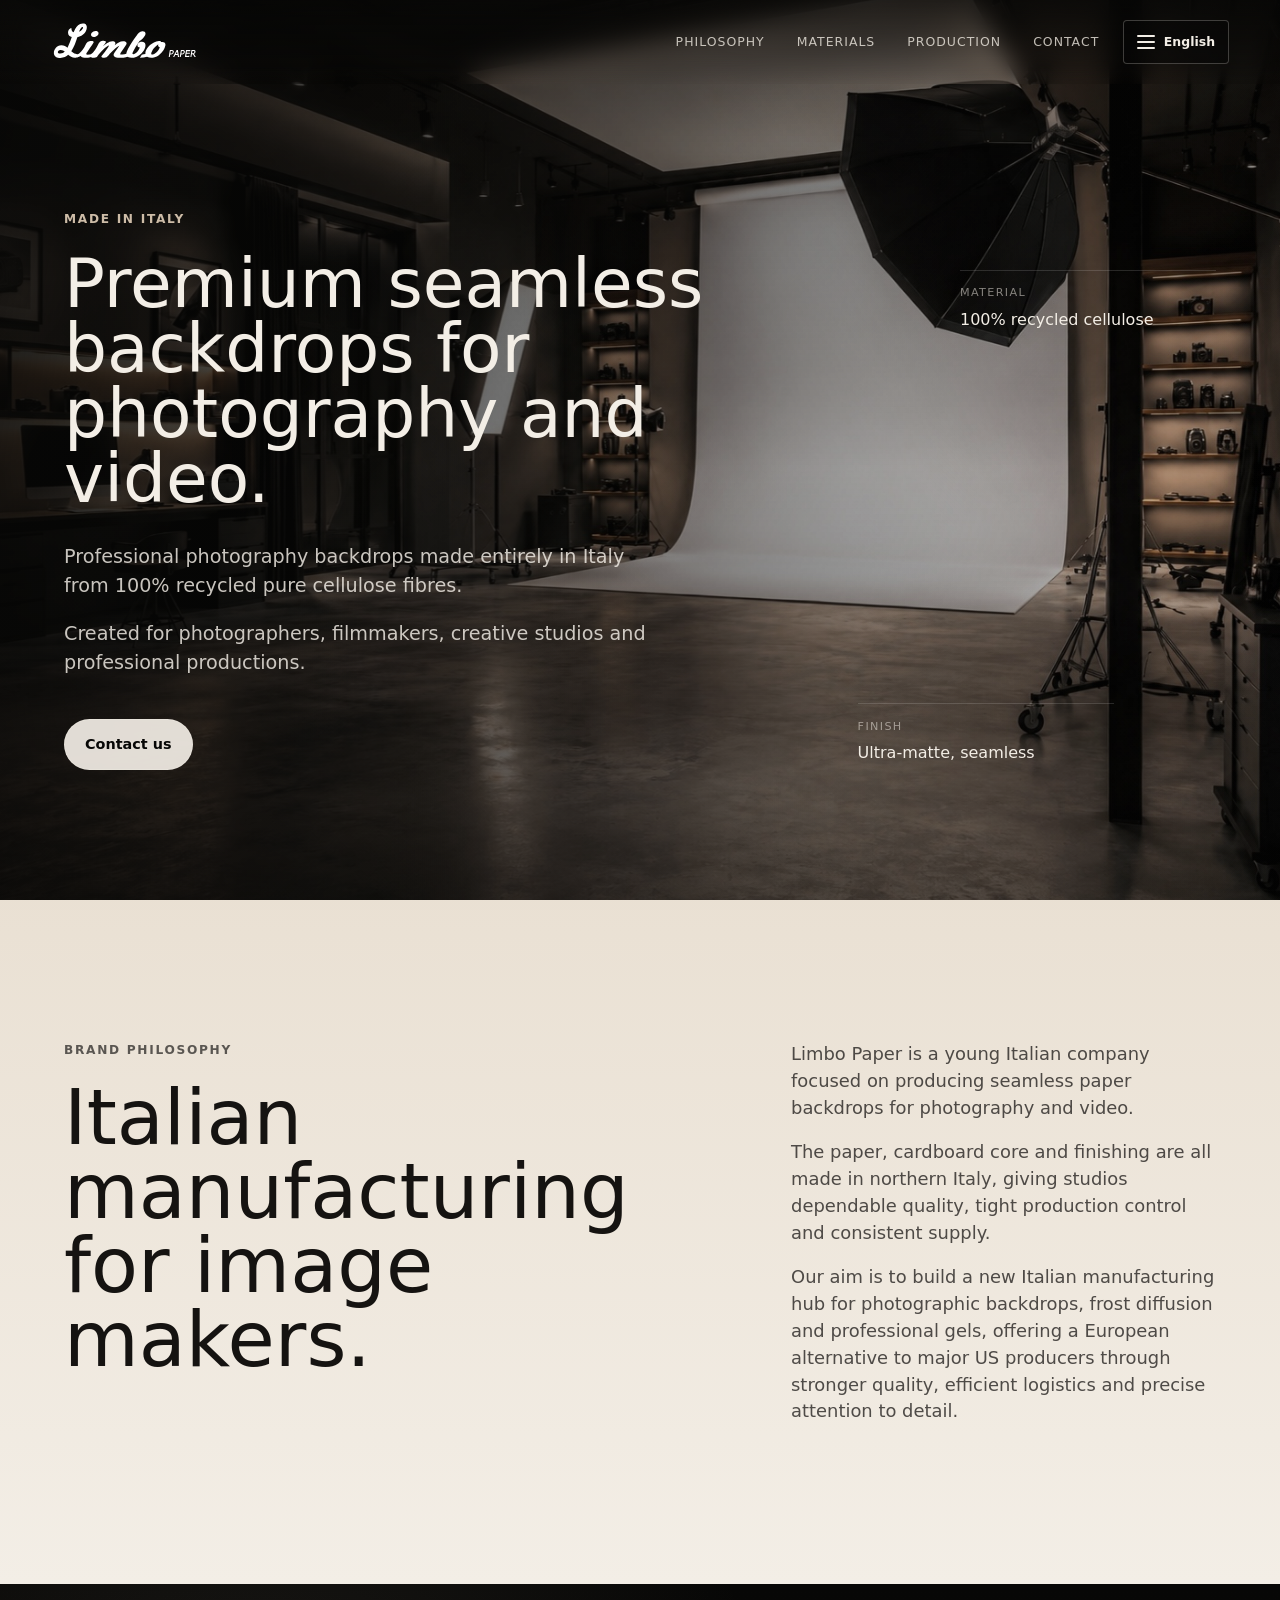
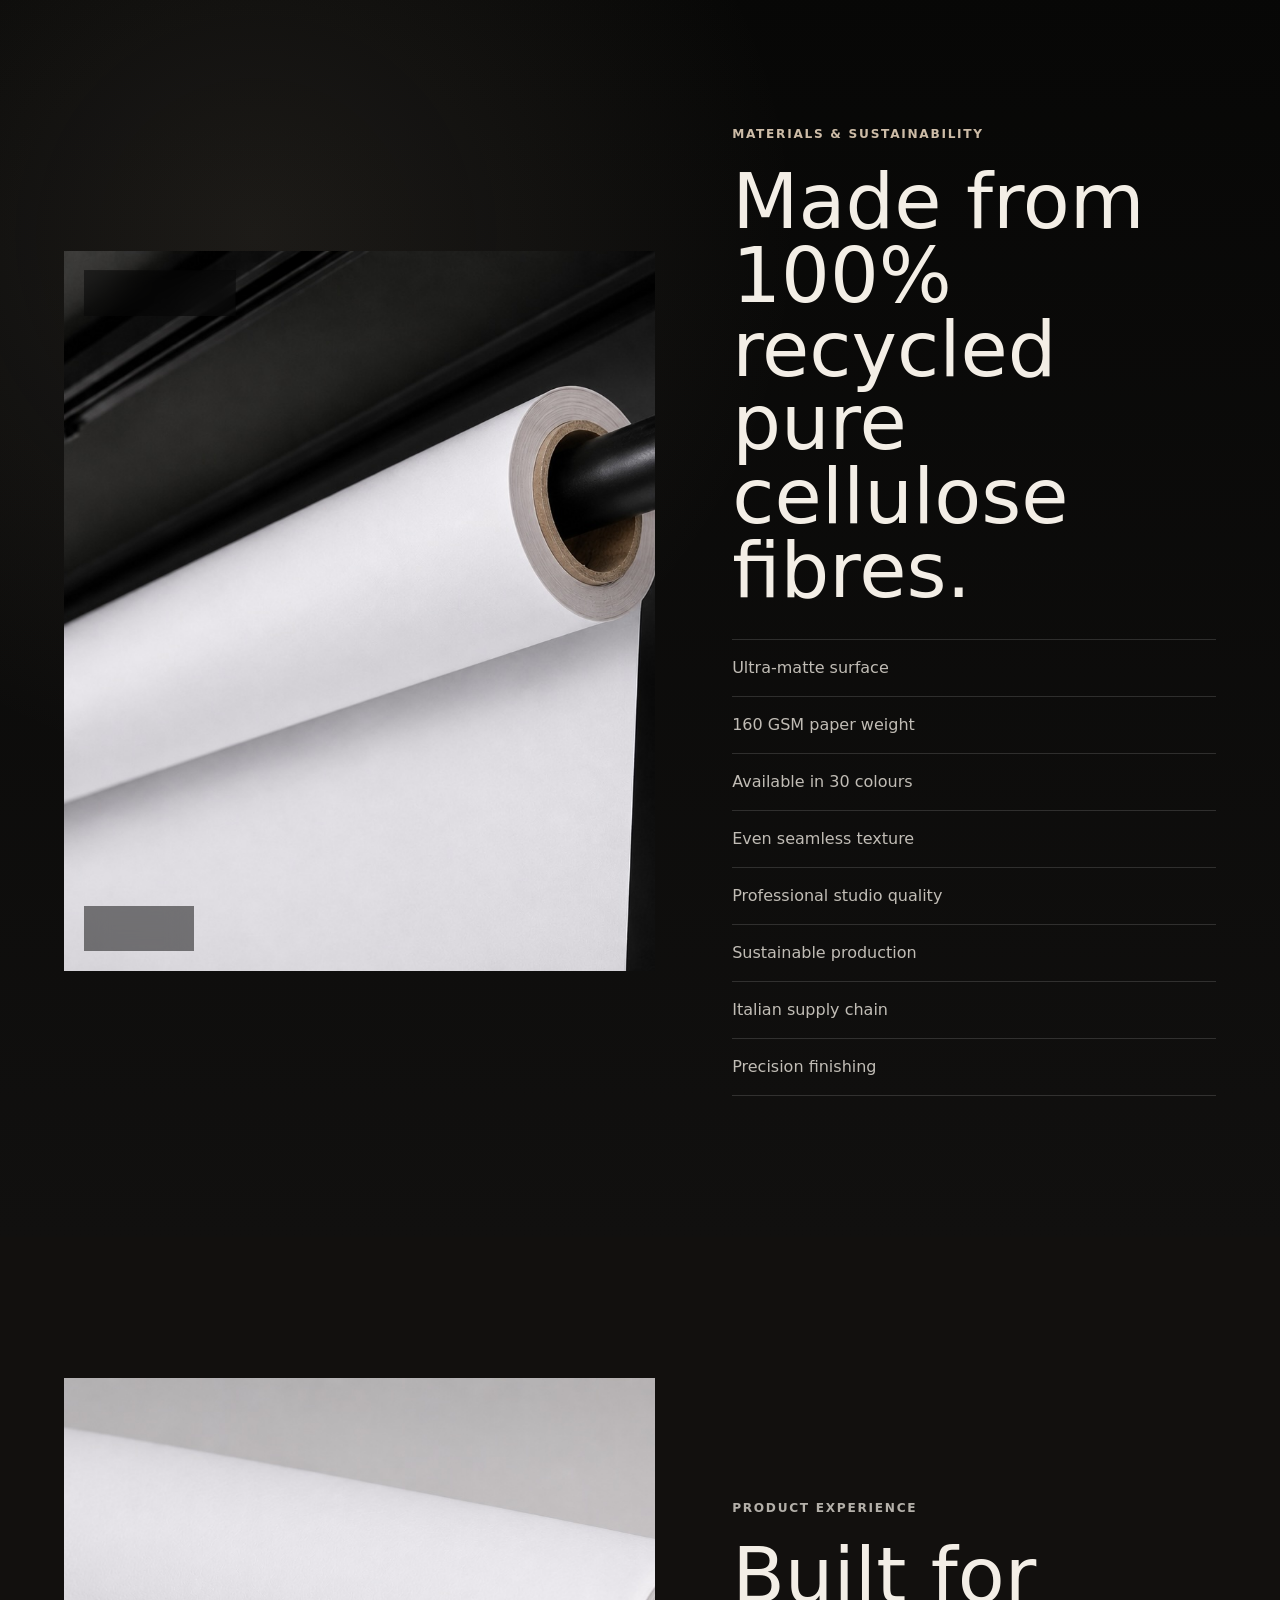
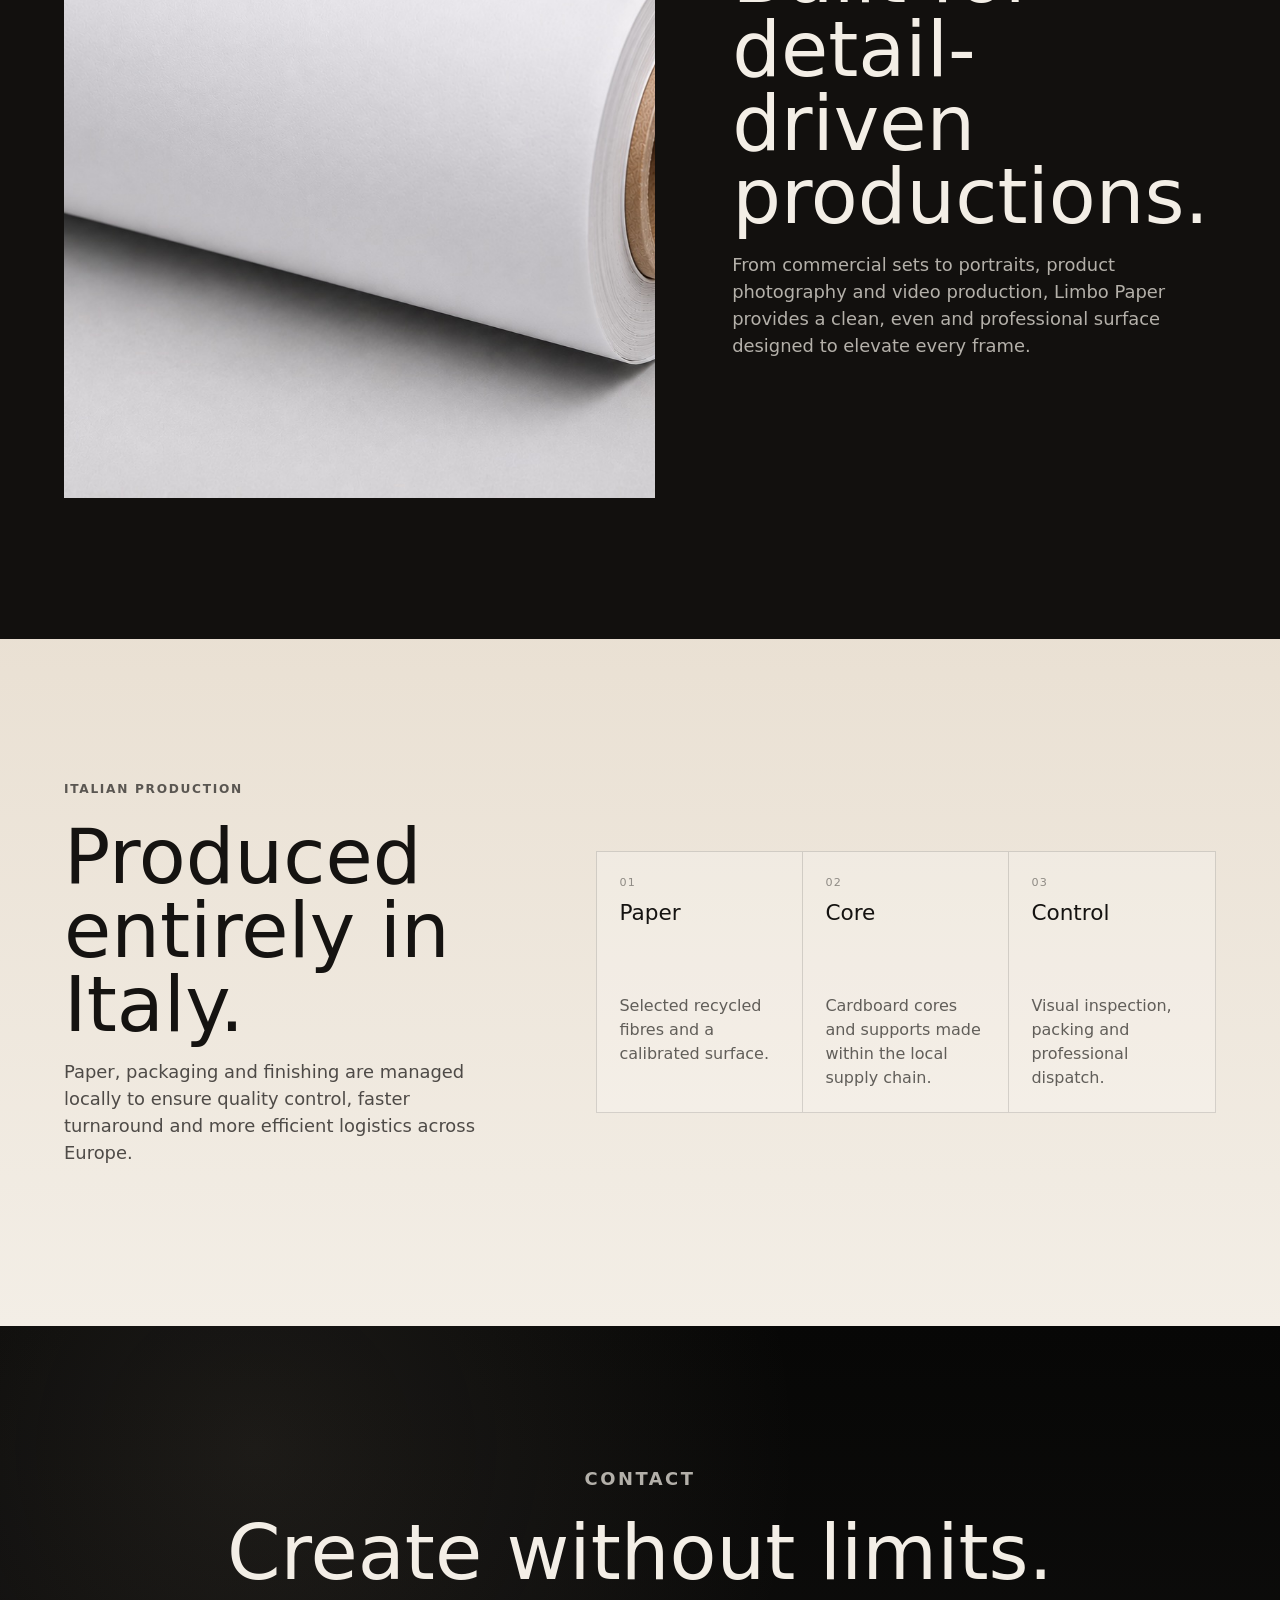
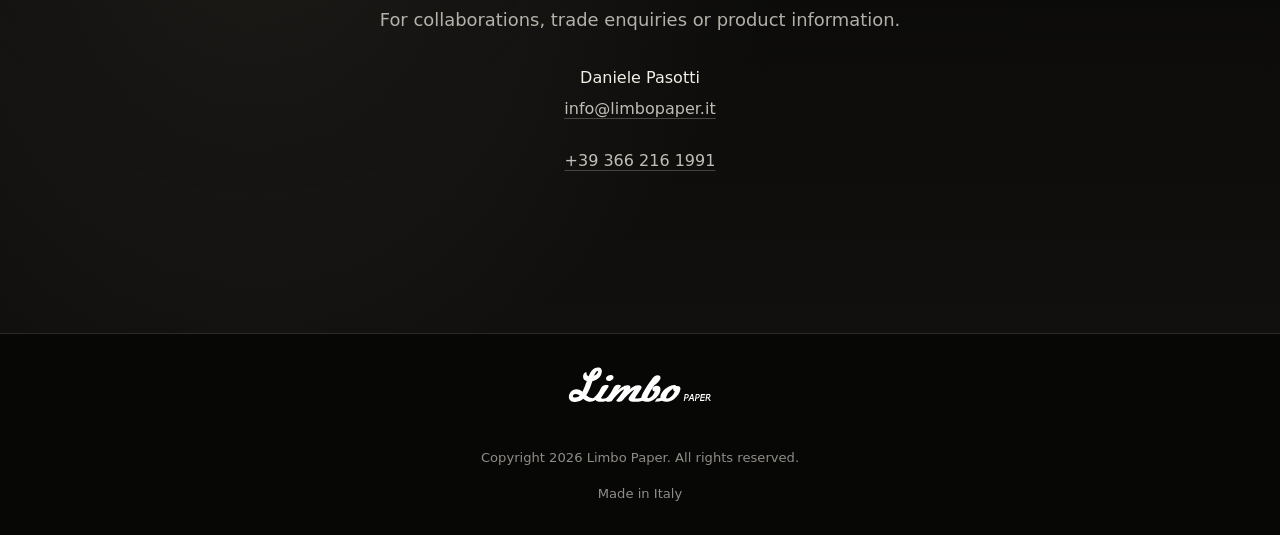
==== en/index.html @ d7e9dbe6 "Enhance multilingual support by adding hreflang links in sitemap.xml, implement language switcher fu" ====
<!doctype html>
<html lang="en">
  <head>
    <meta charset="utf-8" />
    <meta name="viewport" content="width=device-width, initial-scale=1" />
    <meta name="description" content="Limbo Paper makes premium seamless photography backdrops from recycled paper, fully manufactured in Italy." />
    <link rel="canonical" href="https://limbopaper.it/en/" />
    <link rel="alternate" hreflang="it" href="https://limbopaper.it/it/" />
    <link rel="alternate" hreflang="en" href="https://limbopaper.it/en/" />
    <link rel="alternate" hreflang="es" href="https://limbopaper.it/es/" />
    <link rel="alternate" hreflang="zh-Hans" href="https://limbopaper.it/zh/" />
    <link rel="alternate" hreflang="x-default" href="https://limbopaper.it/it/" />
    <meta property="og:site_name" content="Limbo Paper" />
    <meta property="og:type" content="website" />
    <meta property="og:url" content="https://limbopaper.it/en/" />
    <meta property="og:locale" content="en_GB" />
    <meta property="og:locale:alternate" content="it_IT" />
    <meta property="og:locale:alternate" content="es_ES" />
    <meta property="og:locale:alternate" content="zh_CN" />
    <meta property="og:title" content="Limbo Paper | Premium seamless paper backdrops" />
    <meta property="og:description" content="Professional photography backdrops made entirely in Italy from 100% recycled pure cellulose fibres." />
    <meta property="og:image" content="https://limbopaper.it/assets/social-preview.jpg" />
    <meta property="og:image:width" content="1200" />
    <meta property="og:image:height" content="630" />
    <meta property="og:image:alt" content="Photo studio with a Limbo Paper backdrop" />
    <meta name="twitter:card" content="summary_large_image" />
    <meta name="twitter:title" content="Limbo Paper | Premium seamless paper backdrops" />
    <meta name="twitter:description" content="Professional photography backdrops made entirely in Italy from 100% recycled pure cellulose fibres." />
    <meta name="twitter:image" content="https://limbopaper.it/assets/social-preview.jpg" />
    <title>Limbo Paper | Premium seamless paper backdrops</title>
    <script type="application/ld+json">{"@context":"https://schema.org","@type":"Organization","name":"Limbo Paper","url":"https://limbopaper.it/en/","logo":"https://limbopaper.it/assets/limbo-paper-logo.svg","email":"info@limbopaper.it","telephone":"+39 366 216 1991","inLanguage":"en"}</script>
    <link rel="icon" href="/assets/favicon.svg" type="image/svg+xml" />
    <link rel="preload" as="image" href="/assets/studio-hero.png" />
    <link rel="stylesheet" href="/styles.css" />
  </head>
  <body>
    <a class="skip-link" href="#main">Skip to content</a>

    <header class="site-header" aria-label="Main navigation">
      <a class="brand" href="/en/#top" aria-label="Limbo Paper home">
        <img src="/assets/limbo-paper-logo.svg" alt="Limbo Paper" />
      </a>
      <div class="nav-group">
        <nav class="nav-links" aria-label="Sections">
          <a href="#filosofia">Philosophy</a>
        <a href="#materiali">Materials</a>
        <a href="#produzione">Production</a>
        <a href="#contatti">Contact</a>
        </nav>
        <details class="language-switcher" aria-label="Choose language">
        <summary aria-label="Choose language">
          <span class="language-menu-icon" aria-hidden="true"><span></span><span></span><span></span></span>
          <span class="language-menu-current">English</span>
        </summary>
        <ul>
          <li><a href="/it/" lang="it" hreflang="it" data-language-link aria-label="Italiano">Italiano</a></li>
          <li><a href="/en/" lang="en" hreflang="en" data-language-link aria-current="true" aria-label="English (Current language)">English</a></li>
          <li><a href="/es/" lang="es" hreflang="es" data-language-link aria-label="Español">Español</a></li>
          <li><a href="/zh/" lang="zh-Hans" hreflang="zh-Hans" data-language-link aria-label="简体中文">简体中文</a></li>
        </ul>
      </details>
      </div>
    </header>

    <main id="main">
      <section class="hero" id="top" aria-labelledby="hero-title">
        <div class="hero-media" aria-hidden="true">
          <img src="/assets/studio-hero.png" alt="" />
        </div>
        <div class="hero-shade" aria-hidden="true"></div>
        <div class="hero-content reveal">
          <p class="eyebrow">Made in Italy</p>
          <h1 id="hero-title">Premium seamless backdrops for photography and video.</h1>
          <div class="hero-copy">
            <p>Professional photography backdrops made entirely in Italy from 100% recycled pure cellulose fibres.</p>
            <p>Created for photographers, filmmakers, creative studios and professional productions.</p>
          </div>
          <a class="primary-cta" href="mailto:info@limbopaper.it">Contact us</a>
        </div>

        <aside class="floating-spec spec-one reveal" aria-label="Material specifications">
          <span>Material</span>
          <strong>100% recycled cellulose</strong>
        </aside>
        <aside class="floating-spec spec-two reveal" aria-label="Surface detail">
          <span>Finish</span>
          <strong>Ultra-matte, seamless</strong>
        </aside>
      </section>

      <section class="editorial-section light-section" id="filosofia" aria-labelledby="filosofia-title">
        <div class="editorial-grid">
          <div class="editorial-heading reveal">
            <p class="section-kicker">Brand philosophy</p>
            <h2 id="filosofia-title">Italian manufacturing for image makers.</h2>
          </div>
          <div class="rich-copy reveal">
            <p>Limbo Paper is a young Italian company focused on producing seamless paper backdrops for photography and video.</p>
            <p>The paper, cardboard core and finishing are all made in northern Italy, giving studios dependable quality, tight production control and consistent supply.</p>
            <p>Our aim is to build a new Italian manufacturing hub for photographic backdrops, frost diffusion and professional gels, offering a European alternative to major US producers through stronger quality, efficient logistics and precise attention to detail.</p>
          </div>
        </div>
      </section>

      <section class="material-section dark-section" id="materiali" aria-labelledby="materiali-title">
        <div class="split-layout">
          <div class="image-stage reveal">
            <img src="/assets/paper-roll-close.jpg" alt="Close-up of a Limbo Paper roll with a matte paper surface" />
            <div class="annotation annotation-top">Ultra-matte surface</div>
            <div class="annotation annotation-bottom">Even texture</div>
          </div>
          <div class="section-copy reveal">
            <p class="eyebrow">Materials &amp; sustainability</p>
            <h2 id="materiali-title">Made from 100% recycled pure cellulose fibres.</h2>
            <ul class="feature-list">
              <li>Ultra-matte surface</li>
              <li>160 GSM paper weight</li>
              <li>Available in 30 colours</li>
              <li>Even seamless texture</li>
              <li>Professional studio quality</li>
              <li>Sustainable production</li>
              <li>Italian supply chain</li>
              <li>Precision finishing</li>
            </ul>
          </div>
        </div>
      </section>

      <section class="product-section" aria-labelledby="product-title">
        <div class="product-media reveal">
          <img src="/assets/paper-roll-edge.jpg" alt="Detail of the paper roll core and edge" />
        </div>
        <div class="product-copy reveal">
          <p class="eyebrow">Product experience</p>
          <h2 id="product-title">Built for detail-driven productions.</h2>
          <p>From commercial sets to portraits, product photography and video production, Limbo Paper provides a clean, even and professional surface designed to elevate every frame.</p>
        </div>
      </section>

      <section class="production-section light-section" id="produzione" aria-labelledby="produzione-title">
        <div class="production-copy reveal">
          <p class="eyebrow">Italian production</p>
          <h2 id="produzione-title">Produced entirely in Italy.</h2>
          <p>Paper, packaging and finishing are managed locally to ensure quality control, faster turnaround and more efficient logistics across Europe.</p>
        </div>
        <div class="process-panel reveal" aria-label="Production process">
          <div>
            <span>01</span>
            <strong>Paper</strong>
            <p>Selected recycled fibres and a calibrated surface.</p>
          </div>
          <div>
            <span>02</span>
            <strong>Core</strong>
            <p>Cardboard cores and supports made within the local supply chain.</p>
          </div>
          <div>
            <span>03</span>
            <strong>Control</strong>
            <p>Visual inspection, packing and professional dispatch.</p>
          </div>
        </div>
      </section>

      <section class="contact-section dark-section" id="contatti" aria-labelledby="contact-title">
        <div class="contact-inner reveal">
          <p class="eyebrow">Contact</p>
          <h2 id="contact-title">Create without limits.</h2>
          <p>For collaborations, trade enquiries or product information.</p>
          <address>
            <strong>Daniele Pasotti</strong>
            <a href="mailto:info@limbopaper.it">info@limbopaper.it</a>
            <a href="tel:+393662161991">+39 366 216 1991</a>
          </address>
        </div>
      </section>
    </main>

    <footer class="site-footer">
      <div class="footer-brand">
        <img src="/assets/limbo-paper-logo.svg" alt="Limbo Paper" />
        <p>Copyright 2026 Limbo Paper. All rights reserved.</p>
        <span>Made in Italy</span>
      </div>
    </footer>

    <script src="/script.js"></script>
  </body>
</html>
---- styles.css ----
:root {
  --black: #070706;
  --ink: #151311;
  --charcoal: #24211e;
  --stone: #6e675f;
  --paper: #f3eee6;
  --paper-soft: #e8ded0;
  --warm: #cdbca7;
  --line-dark: rgba(255, 255, 255, 0.14);
  --line-light: rgba(20, 18, 16, 0.14);
  --max: 1180px;
  color-scheme: dark;
  font-family:
    Inter, ui-sans-serif, system-ui, -apple-system, BlinkMacSystemFont, "Segoe UI",
    sans-serif;
}

* {
  box-sizing: border-box;
}

html {
  scroll-behavior: smooth;
  background: var(--black);
}

body {
  margin: 0;
  min-width: 320px;
  color: var(--paper);
  background:
    radial-gradient(circle at 80% 0%, rgba(205, 188, 167, 0.14), transparent 32rem),
    var(--black);
  font-size: 16px;
  line-height: 1.5;
  letter-spacing: 0;
}

html:lang(zh-Hans) body {
  font-family:
    Inter, "Noto Sans SC", "PingFang SC", "Microsoft YaHei", ui-sans-serif,
    system-ui, sans-serif;
}

html:lang(zh-Hans) h1,
html:lang(zh-Hans) h2 {
  line-height: 1.08;
}

img {
  display: block;
  max-width: 100%;
}

a {
  color: inherit;
  text-decoration: none;
}

a:focus-visible,
button:focus-visible {
  outline: 2px solid var(--paper);
  outline-offset: 4px;
}

.skip-link {
  position: fixed;
  left: 1rem;
  top: 1rem;
  z-index: 50;
  transform: translateY(-160%);
  border: 1px solid var(--line-dark);
  border-radius: 999px;
  background: var(--paper);
  color: var(--black);
  padding: 0.7rem 1rem;
  transition: transform 180ms ease;
}

.skip-link:focus {
  transform: translateY(0);
}

.site-header {
  position: fixed;
  inset: 0 0 auto;
  z-index: 20;
  display: flex;
  align-items: center;
  justify-content: space-between;
  gap: 2rem;
  padding: 1.25rem clamp(1.25rem, 4vw, 4rem);
  background: linear-gradient(180deg, rgba(7, 7, 6, 0.72), rgba(7, 7, 6, 0));
  backdrop-filter: blur(12px);
}

.brand {
  display: inline-flex;
  align-items: center;
  min-height: 44px;
}

.brand img,
.site-footer img {
  width: 148px;
  filter: invert(1);
}

.nav-links {
  display: flex;
  align-items: center;
  gap: clamp(1rem, 2.5vw, 2rem);
  color: rgba(243, 238, 230, 0.78);
  font-size: 0.78rem;
  letter-spacing: 0.08em;
  text-transform: uppercase;
}

.nav-group {
  display: flex;
  align-items: center;
  gap: clamp(1rem, 2vw, 1.5rem);
}

.nav-links a {
  min-height: 44px;
  display: inline-flex;
  align-items: center;
  transition: color 180ms ease;
}

.nav-links a:hover {
  color: var(--paper);
}

.language-switcher {
  display: inline-block;
  position: relative;
}

.language-switcher summary {
  display: inline-flex;
  align-items: center;
  justify-content: center;
  gap: 0.55rem;
  min-height: 44px;
  border: 1px solid rgba(243, 238, 230, 0.24);
  border-radius: 0.25rem;
  background: rgba(7, 7, 6, 0.5);
  color: var(--paper);
  padding: 0.55rem 0.8rem;
  cursor: pointer;
  list-style: none;
  transition:
    background 180ms ease,
    border-color 180ms ease;
}

.language-switcher summary::-webkit-details-marker {
  display: none;
}

.language-switcher summary:hover {
  background: rgba(7, 7, 6, 0.72);
  border-color: rgba(243, 238, 230, 0.42);
}

.language-switcher summary:focus-visible {
  outline: 2px solid var(--paper);
  outline-offset: 4px;
}

.language-menu-icon {
  display: inline-flex;
  width: 18px;
  flex-direction: column;
  gap: 4px;
}

.language-menu-icon span {
  display: block;
  height: 2px;
  border-radius: 999px;
  background: currentColor;
}

.language-menu-current {
  font-size: 0.78rem;
  font-weight: 700;
  line-height: 1;
}

.language-switcher ul {
  position: absolute;
  top: calc(100% + 0.5rem);
  right: 0;
  z-index: 30;
  width: 100%;
  min-width: 100%;
  display: grid;
  align-items: stretch;
  gap: 0.25rem;
  margin: 0;
  padding: 0.2rem;
  border: 1px solid rgba(243, 238, 230, 0.2);
  border-radius: 0.25rem;
  background: rgba(7, 7, 6, 0.9);
  box-shadow: 0 18px 42px rgba(0, 0, 0, 0.28);
  overflow: hidden;
  list-style: none;
}

.language-switcher:not([open]) ul {
  display: none;
}

.language-switcher a {
  box-sizing: border-box;
  display: inline-flex;
  align-items: center;
  justify-content: flex-start;
  width: 100%;
  min-width: 0;
  min-height: 44px;
  border-radius: 0.25rem;
  padding: 0.72rem 0.8rem;
  color: rgba(243, 238, 230, 0.72);
  font-size: 0.78rem;
  font-weight: 600;
  line-height: 1;
  white-space: nowrap;
  transition:
    background 180ms ease,
    color 180ms ease;
}

.language-switcher a:hover {
  color: var(--paper);
}

.language-switcher a[aria-current="true"] {
  background: rgba(243, 238, 230, 0.92);
  color: var(--black);
}

.hero {
  position: relative;
  min-height: 100svh;
  display: grid;
  align-items: center;
  overflow: hidden;
  padding: 7rem clamp(1.25rem, 5vw, 5rem) 3rem;
}

.hero-media,
.hero-media img,
.hero-shade {
  position: absolute;
  inset: 0;
}

.hero-media img {
  width: 100%;
  height: 100%;
  object-fit: cover;
  object-position: center;
  transform: scale(1.22);
  animation: studioReveal 34s cubic-bezier(0.16, 1, 0.3, 1) forwards;
  will-change: transform;
}

@keyframes studioReveal {
  from {
    transform: scale(1.22);
  }

  to {
    transform: scale(1.04);
  }
}

.hero-shade {
  background:
    linear-gradient(90deg, rgba(7, 7, 6, 0.88), rgba(7, 7, 6, 0.48) 42%, rgba(7, 7, 6, 0.1)),
    linear-gradient(0deg, rgba(7, 7, 6, 0.38), rgba(7, 7, 6, 0.1) 48%, rgba(7, 7, 6, 0.42));
}

.hero-content {
  position: relative;
  z-index: 2;
  width: min(720px, 100%);
  padding-top: 1rem;
}

.hero-content.reveal {
  transform: translateY(28px);
  transition:
    opacity 1400ms cubic-bezier(0.16, 1, 0.3, 1),
    transform 1400ms cubic-bezier(0.16, 1, 0.3, 1);
}

.eyebrow,
.section-kicker {
  margin: 0 0 1.4rem;
  color: var(--warm);
  font-size: 0.76rem;
  font-weight: 600;
  letter-spacing: 0.14em;
  text-transform: uppercase;
}

.light-section .eyebrow,
.light-section .section-kicker {
  color: rgba(21, 19, 17, 0.68);
}

h1,
h2 {
  margin: 0;
  font-weight: 500;
  line-height: 0.96;
  letter-spacing: 0;
}

h1 {
  max-width: 720px;
  font-size: clamp(3.1rem, 5.3vw, 5.8rem);
}

h2 {
  font-size: clamp(2.8rem, 6vw, 6.7rem);
}

.hero-copy {
  max-width: 610px;
  margin-top: 2rem;
  color: rgba(243, 238, 230, 0.82);
  font-size: clamp(1.06rem, 1.5vw, 1.26rem);
}

.primary-cta {
  display: inline-flex;
  align-items: center;
  justify-content: center;
  min-height: 48px;
  margin-top: 1.4rem;
  border: 1px solid rgba(243, 238, 230, 0.32);
  border-radius: 999px;
  padding: 0.85rem 1.25rem;
  background: rgba(243, 238, 230, 0.92);
  color: var(--black);
  font-size: 0.9rem;
  font-weight: 600;
  transition:
    background 180ms ease,
    transform 180ms ease,
    border-color 180ms ease;
}

.primary-cta:hover {
  background: white;
  border-color: white;
  transform: translateY(-1px);
}

.floating-spec {
  position: absolute;
  z-index: 3;
  width: min(16rem, calc(100vw - 2.5rem));
  border-top: 1px solid var(--line-dark);
  padding-top: 0.9rem;
  color: rgba(243, 238, 230, 0.76);
  font-size: 0.8rem;
}

.floating-spec span,
.process-panel span {
  display: block;
  margin-bottom: 0.35rem;
  color: rgba(243, 238, 230, 0.52);
  font-size: 0.7rem;
  letter-spacing: 0.12em;
  text-transform: uppercase;
}

.floating-spec strong {
  display: block;
  color: var(--paper);
  font-size: 1rem;
  font-weight: 500;
}

.spec-one {
  right: clamp(1.25rem, 5vw, 6rem);
  top: 30%;
}

.spec-two {
  right: clamp(1.25rem, 13vw, 14rem);
  bottom: 15%;
}

@media (max-width: 1050px) {
  .floating-spec {
    display: none;
  }
}

section {
  position: relative;
}

.light-section {
  color: var(--ink);
  background:
    linear-gradient(180deg, rgba(232, 222, 208, 0.86), var(--paper)),
    var(--paper);
}

.dark-section {
  color: var(--paper);
  background:
    radial-gradient(circle at 20% 20%, rgba(205, 188, 167, 0.1), transparent 34rem),
    linear-gradient(180deg, var(--black), #11100f);
}

.editorial-section,
.material-section,
.production-section,
.contact-section {
  padding: clamp(5rem, 11vw, 10rem) clamp(1.25rem, 5vw, 5rem);
}

.editorial-grid,
.split-layout {
  width: min(var(--max), 100%);
  margin: 0 auto;
}

.editorial-grid {
  display: grid;
  grid-template-columns: minmax(0, 1.2fr) minmax(280px, 0.8fr);
  gap: clamp(2.5rem, 7vw, 7rem);
  align-items: start;
}

.editorial-heading {
  display: grid;
  gap: 0;
}

.rich-copy,
.product-copy p,
.production-copy p,
.contact-inner p {
  color: rgba(21, 19, 17, 0.74);
  font-size: clamp(1.05rem, 1.4vw, 1.25rem);
}

.rich-copy p {
  margin: 0 0 1.1rem;
}

.editorial-heading .section-kicker,
.section-copy > .eyebrow,
.product-copy > .eyebrow,
.production-copy > .eyebrow {
  margin: 0 0 1.4rem;
  font-size: 0.76rem;
  font-weight: 600;
  letter-spacing: 0.14em;
  line-height: 1.5;
  text-transform: uppercase;
}

.split-layout {
  display: grid;
  grid-template-columns: minmax(0, 1.08fr) minmax(300px, 0.92fr);
  gap: clamp(2.5rem, 7vw, 6rem);
  align-items: center;
}

@media (min-width: 901px) {
  .material-section .split-layout {
    width: 100%;
    grid-template-columns: minmax(0, 1.1fr) minmax(300px, 0.9fr);
    gap: clamp(2rem, 6vw, 6rem);
  }
}

.image-stage,
.product-media {
  position: relative;
  overflow: hidden;
  min-height: 34rem;
  background: var(--charcoal);
}

.image-stage img,
.product-media img {
  width: 100%;
  height: 100%;
  min-height: inherit;
  object-fit: cover;
}

.annotation {
  position: absolute;
  left: 1.25rem;
  border: 1px solid var(--line-dark);
  background: rgba(7, 7, 6, 0.5);
  color: rgba(243, 238, 230, 0.88);
  padding: 0.75rem 0.85rem;
  font-size: 0.78rem;
  backdrop-filter: blur(12px);
}

.annotation-top {
  top: 1.25rem;
}

.annotation-bottom {
  bottom: 1.25rem;
}

.section-copy h2,
.product-copy h2,
.production-copy h2,
.contact-inner h2 {
  max-width: 9ch;
}

.section-copy h2 {
  margin-bottom: 2rem;
}

.feature-list {
  display: grid;
  gap: 0;
  margin: 0;
  padding: 0;
  list-style: none;
  border-top: 1px solid var(--line-dark);
}

.feature-list li {
  border-bottom: 1px solid var(--line-dark);
  padding: 1rem 0;
  color: rgba(243, 238, 230, 0.78);
}

.product-section {
  display: grid;
  grid-template-columns: minmax(0, 1.1fr) minmax(300px, 0.9fr);
  gap: clamp(2rem, 6vw, 6rem);
  align-items: center;
  padding: clamp(5rem, 11vw, 9rem) clamp(1.25rem, 5vw, 5rem);
  background: #12100e;
}

.image-stage,
.product-media {
  min-height: min(58vw, 45rem);
}

.product-copy {
  max-width: 560px;
}

.product-copy p {
  color: rgba(243, 238, 230, 0.72);
}

.production-section {
  display: grid;
  grid-template-columns: minmax(0, 500px) minmax(320px, 620px);
  gap: clamp(2.5rem, 7vw, 6rem);
  align-items: center;
  justify-content: center;
  width: 100%;
  margin: 0;
}

.process-panel {
  display: grid;
  grid-template-columns: repeat(3, 1fr);
  border: 1px solid var(--line-light);
  background: rgba(255, 255, 255, 0.22);
}

.process-panel div {
  min-height: 15rem;
  padding: 1.4rem;
  border-right: 1px solid var(--line-light);
}

.process-panel div:last-child {
  border-right: 0;
}

.process-panel span {
  color: rgba(21, 19, 17, 0.44);
}

.process-panel strong {
  display: block;
  margin-bottom: 4rem;
  font-size: 1.35rem;
  font-weight: 500;
}

.process-panel p {
  margin: 0;
  color: rgba(21, 19, 17, 0.66);
}

.contact-section {
  text-align: center;
}

.contact-inner {
  width: min(860px, 100%);
  margin: 0 auto;
}

.contact-inner h2 {
  max-width: none;
}

.contact-inner p {
  color: rgba(243, 238, 230, 0.72);
}

address {
  display: grid;
  gap: 0.45rem;
  margin-top: 2rem;
  font-style: normal;
}

address strong {
  font-weight: 500;
}

address a {
  min-height: 44px;
  color: rgba(243, 238, 230, 0.78);
  text-decoration: underline;
  text-decoration-color: rgba(243, 238, 230, 0.24);
  text-underline-offset: 0.28em;
}

.site-footer {
  display: grid;
  justify-items: center;
  padding: 2rem clamp(1.25rem, 5vw, 5rem);
  border-top: 1px solid var(--line-dark);
  background: var(--black);
  color: rgba(243, 238, 230, 0.58);
  font-size: 0.82rem;
  text-align: center;
}

.footer-brand {
  display: grid;
  gap: 1rem;
  justify-items: center;
  width: fit-content;
}

.footer-brand p {
  margin: 1.6rem 0 0;
}

.reveal {
  opacity: 0;
  transform: translateY(18px);
  transition:
    opacity 820ms cubic-bezier(0.16, 1, 0.3, 1),
    transform 820ms cubic-bezier(0.16, 1, 0.3, 1);
}

.reveal.is-visible {
  opacity: 1;
  transform: translateY(0);
}

@media (max-width: 900px) {
  .site-header {
    align-items: flex-start;
    gap: 1rem;
    flex-wrap: wrap;
  }

  .nav-links {
    display: none;
  }

  .nav-group {
    justify-content: flex-end;
    min-width: 0;
  }

  .hero {
    min-height: 100svh;
    padding-bottom: 4rem;
  }

  .hero-shade {
    background:
      linear-gradient(180deg, rgba(7, 7, 6, 0.62), rgba(7, 7, 6, 0.78)),
      linear-gradient(90deg, rgba(7, 7, 6, 0.72), rgba(7, 7, 6, 0.22));
  }

  h1 {
    max-width: 700px;
    font-size: clamp(3.4rem, 7.2vw, 5.1rem);
  }

  .editorial-grid,
  .split-layout,
  .product-section,
  .production-section {
    grid-template-columns: 1fr;
  }

  .product-section {
    padding-top: 0;
  }

  .product-media {
    margin-inline: calc(clamp(1.25rem, 5vw, 5rem) * -1);
  }

  .process-panel {
    grid-template-columns: 1fr;
  }

  .process-panel div {
    min-height: auto;
    border-right: 0;
    border-bottom: 1px solid var(--line-light);
  }

  .process-panel div:last-child {
    border-bottom: 0;
  }

  .process-panel strong {
    margin-bottom: 1.5rem;
  }

}

@media (max-width: 700px) {
  .reveal {
    opacity: 1;
    transform: none;
    transition: none;
  }

  .hero-content.reveal {
    transform: none;
    transition: none;
  }

}

@media (max-width: 560px) {
  .brand img,
  .site-footer img {
    width: 126px;
  }

  .site-header {
    padding-inline: 1rem;
  }

  .hero {
    padding-top: 6rem;
    padding-bottom: 2rem;
    align-items: center;
  }

  .site-header + main .hero {
    padding-top: 9rem;
  }

  h1 {
    max-width: 9ch;
    font-size: clamp(2.85rem, 14vw, 3.85rem);
    line-height: 0.98;
  }

  h2 {
    font-size: clamp(2.45rem, 13vw, 4rem);
  }

  .hero-copy {
    font-size: 1rem;
    margin-top: 1.3rem;
  }

  .primary-cta {
    margin-top: 0.9rem;
  }

  .image-stage,
  .product-media {
    min-height: 26rem;
  }
}

@media (prefers-reduced-motion: reduce) {
  *,
  *::before,
  *::after {
    scroll-behavior: auto !important;
    transition-duration: 0.01ms !important;
    animation-duration: 0.01ms !important;
    animation-iteration-count: 1 !important;
  }

  .hero-media img {
    animation: none !important;
    transform: scale(1.04) !important;
  }

  .reveal {
    opacity: 1;
    transform: none;
  }

  .hero-content.reveal {
    transform: none;
  }
}
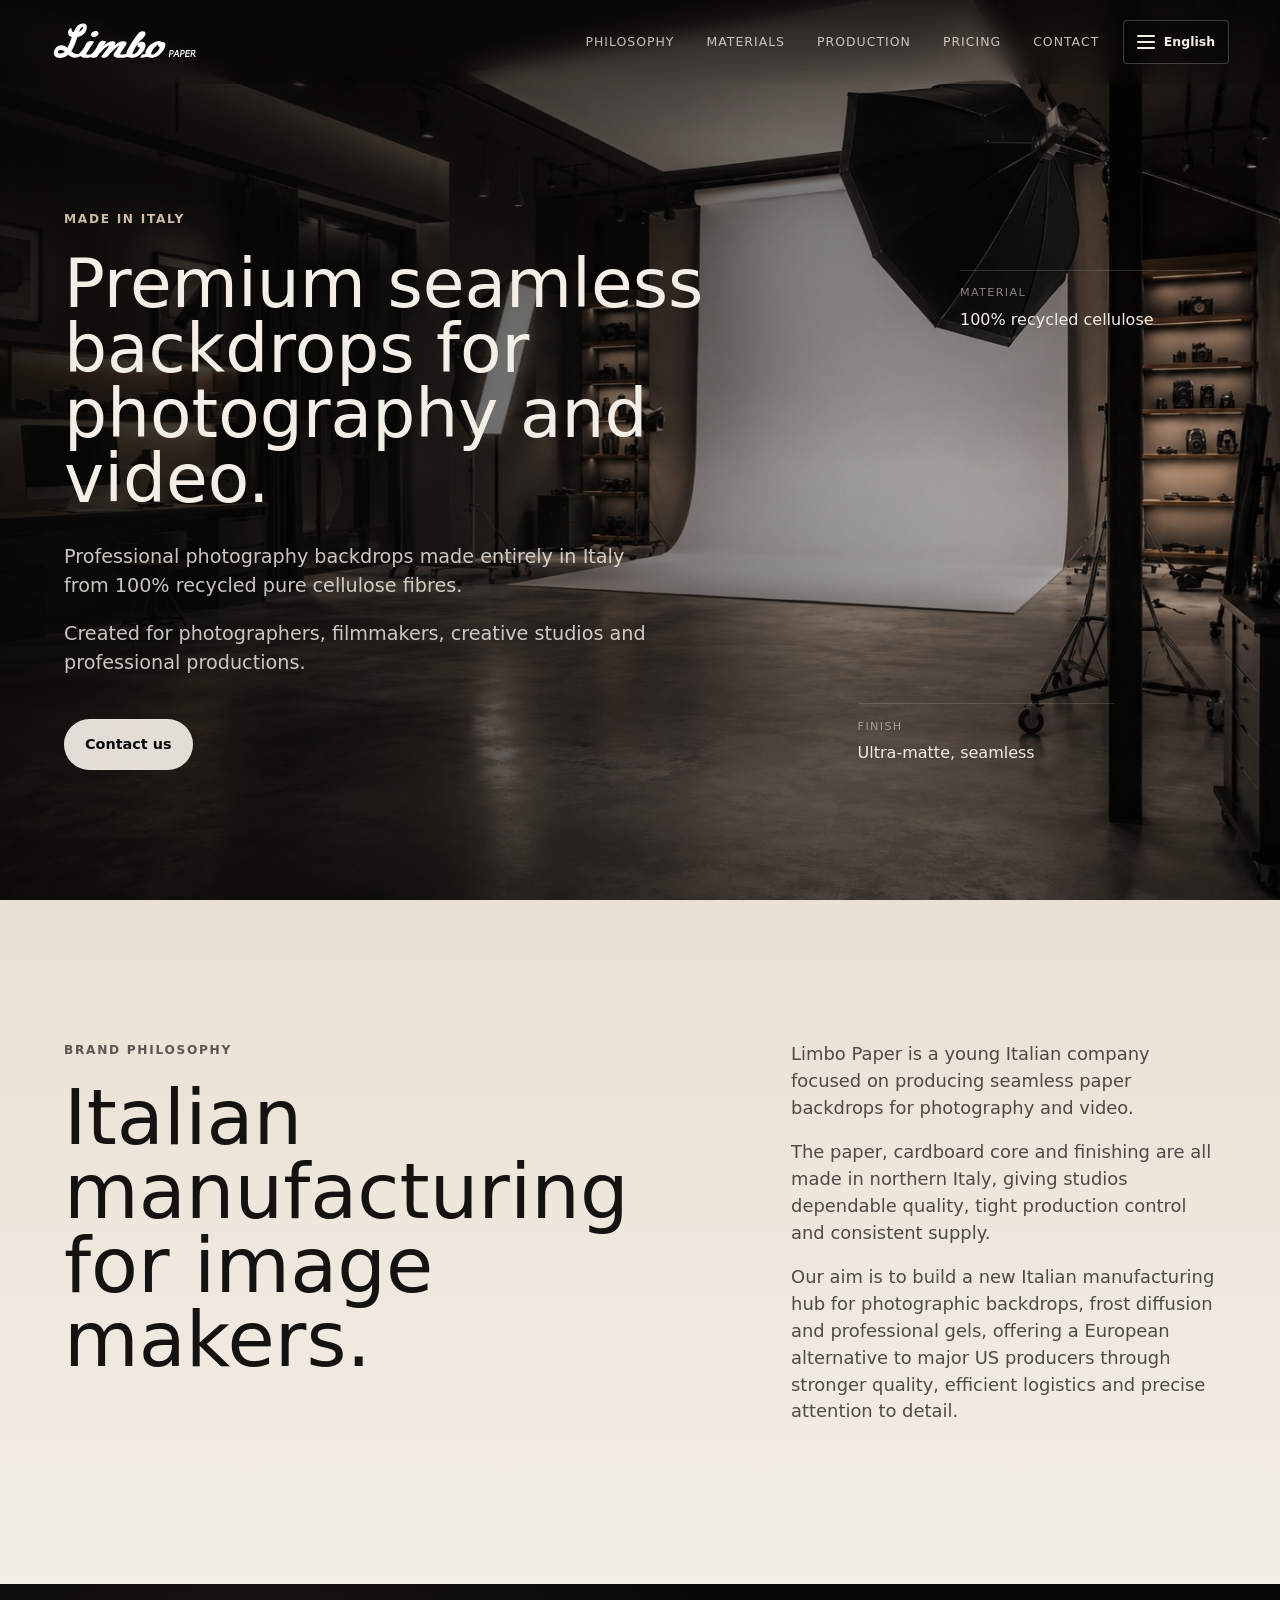
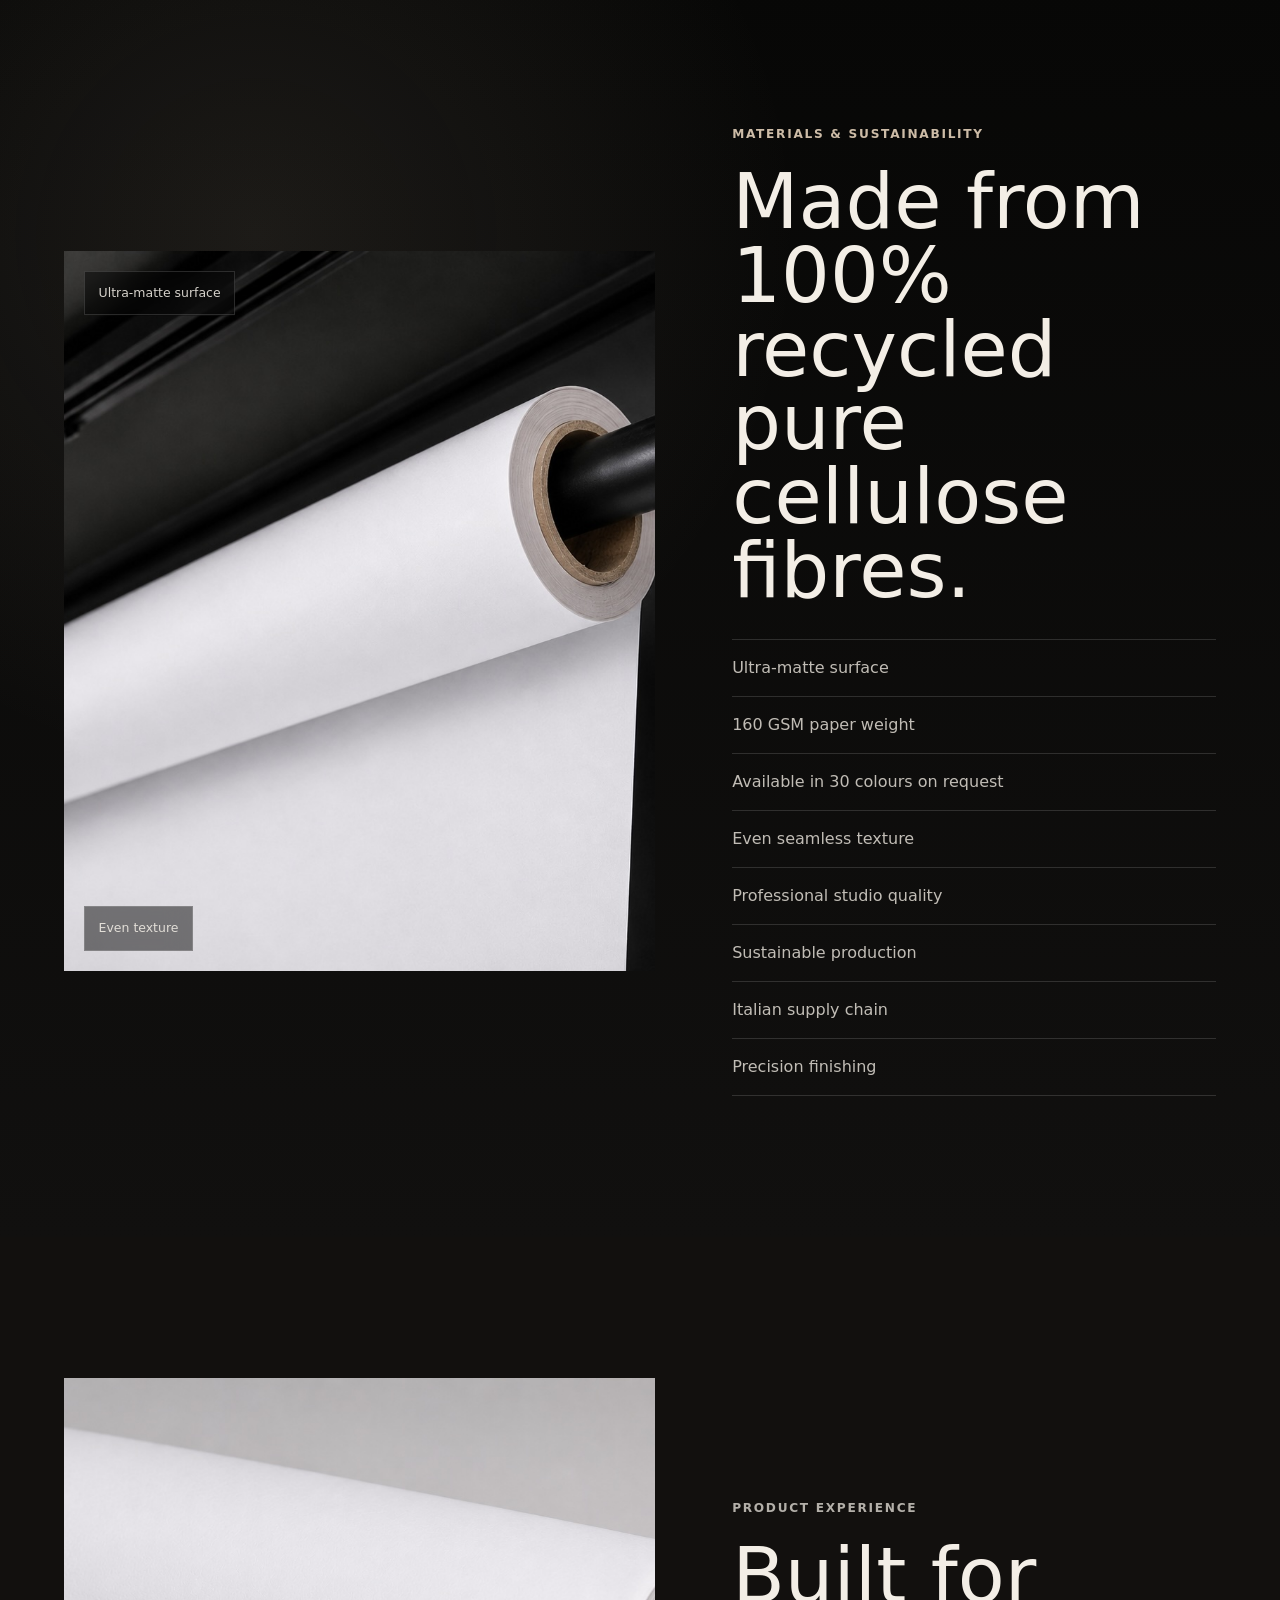
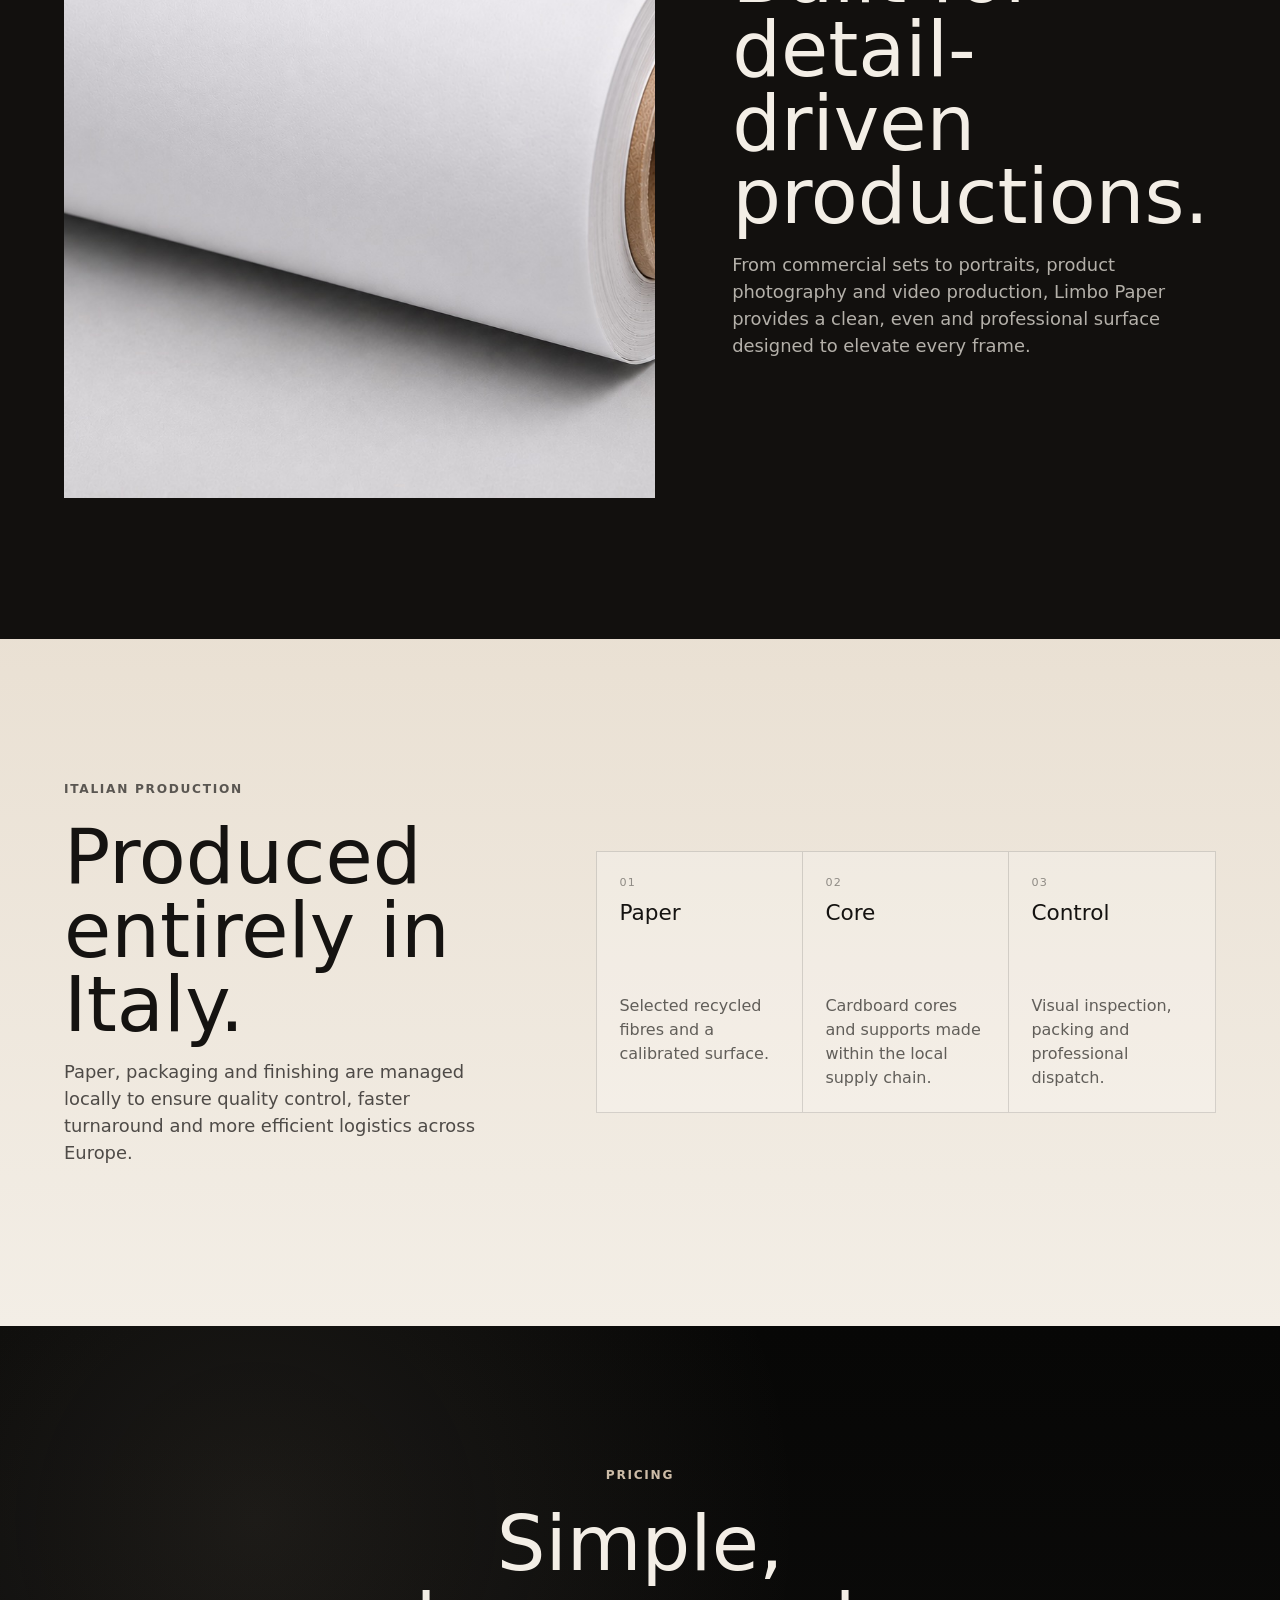
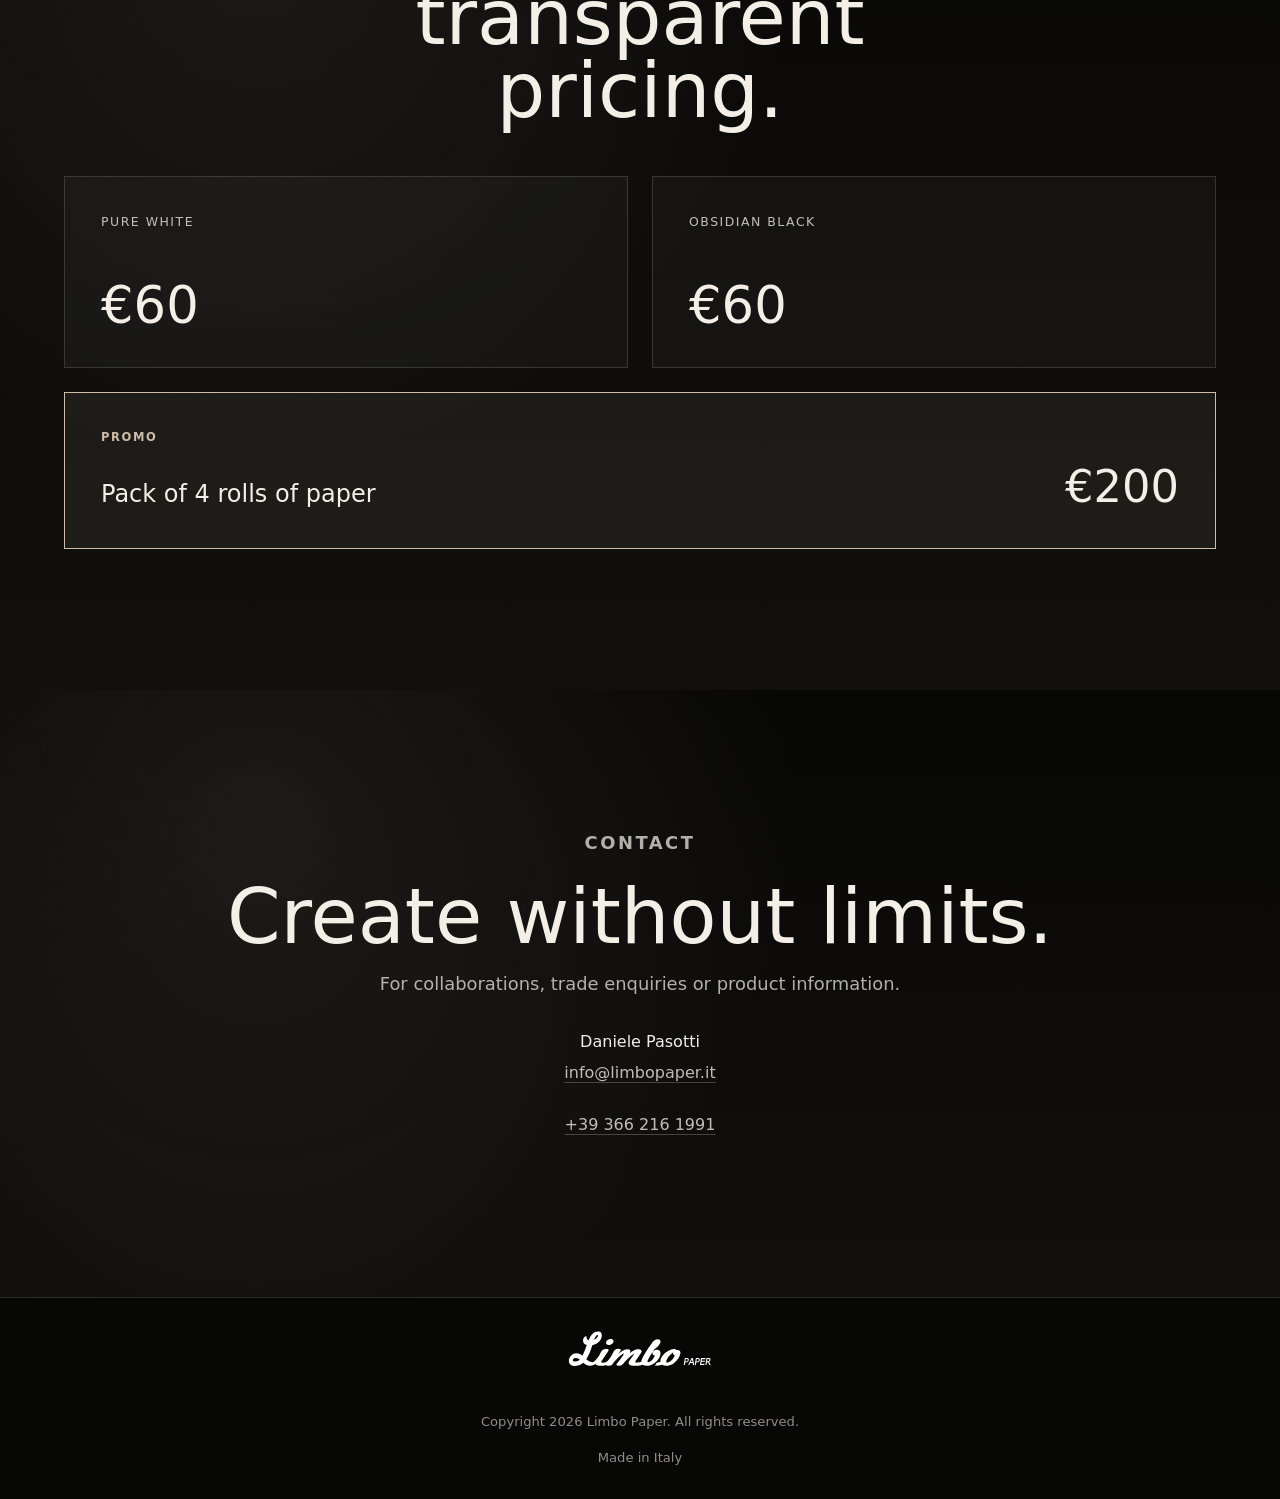
==== commit 324f97d1: "Add pricing section to index.html, update styles for pricing layout, and enhance localization suppor" ====
--- a/en/index.html
+++ b/en/index.html
@@ -45,6 +45,7 @@
           <a href="#filosofia">Philosophy</a>
         <a href="#materiali">Materials</a>
         <a href="#produzione">Production</a>
+        <a href="#prezzi">Pricing</a>
         <a href="#contatti">Contact</a>
         </nav>
         <details class="language-switcher" aria-label="Choose language">
@@ -115,7 +116,7 @@
             <ul class="feature-list">
               <li>Ultra-matte surface</li>
               <li>160 GSM paper weight</li>
-              <li>Available in 30 colours</li>
+              <li>Available in 30 colours on request</li>
               <li>Even seamless texture</li>
               <li>Professional studio quality</li>
               <li>Sustainable production</li>
@@ -158,6 +159,28 @@
             <span>03</span>
             <strong>Control</strong>
             <p>Visual inspection, packing and professional dispatch.</p>
+          </div>
+        </div>
+      </section>
+
+      <section class="pricing-section dark-section" id="prezzi" aria-labelledby="pricing-title">
+        <div class="pricing-inner reveal">
+          <p class="eyebrow">Pricing</p>
+          <h2 id="pricing-title">Simple, transparent pricing.</h2>
+          <div class="pricing-grid">
+            <div class="price-card">
+              <span class="price-name">Pure White</span>
+              <strong class="price-value">€60</strong>
+            </div>
+            <div class="price-card">
+              <span class="price-name">Obsidian Black</span>
+              <strong class="price-value">€60</strong>
+            </div>
+          </div>
+          <div class="promo-card">
+            <span class="promo-label">Promo</span>
+            <strong class="promo-name">Pack of 4 rolls of paper</strong>
+            <span class="promo-value">€200</span>
           </div>
         </div>
       </section>
--- a/styles.css
+++ b/styles.css
@@ -650,6 +650,95 @@
   text-underline-offset: 0.28em;
 }
 
+.pricing-section {
+  padding: clamp(5rem, 11vw, 10rem) clamp(1.25rem, 5vw, 5rem);
+}
+
+.pricing-inner {
+  width: min(var(--max), 100%);
+  margin: 0 auto;
+  text-align: center;
+}
+
+.pricing-inner h2 {
+  margin: 0 auto 3rem;
+  max-width: 14ch;
+}
+
+.pricing-grid {
+  display: grid;
+  grid-template-columns: repeat(2, minmax(0, 1fr));
+  gap: clamp(1rem, 2.5vw, 1.5rem);
+  text-align: left;
+}
+
+.price-card {
+  display: flex;
+  flex-direction: column;
+  justify-content: space-between;
+  gap: 2.5rem;
+  min-height: 12rem;
+  padding: clamp(1.5rem, 3vw, 2.25rem);
+  border: 1px solid var(--line-dark);
+  background: rgba(255, 255, 255, 0.03);
+}
+
+.price-name {
+  color: rgba(243, 238, 230, 0.78);
+  font-size: 0.78rem;
+  letter-spacing: 0.12em;
+  text-transform: uppercase;
+}
+
+.price-value {
+  color: var(--paper);
+  font-size: clamp(2.4rem, 4vw, 3.2rem);
+  font-weight: 500;
+  line-height: 1;
+}
+
+.promo-card {
+  display: flex;
+  flex-wrap: wrap;
+  align-items: baseline;
+  justify-content: space-between;
+  gap: 0.75rem 1.5rem;
+  margin-top: clamp(1rem, 2.5vw, 1.5rem);
+  padding: clamp(1.5rem, 3vw, 2.25rem);
+  border: 1px solid var(--warm);
+  background: rgba(205, 188, 167, 0.08);
+  text-align: left;
+}
+
+.promo-label {
+  flex-basis: 100%;
+  margin-bottom: 0.4rem;
+  color: var(--warm);
+  font-size: 0.72rem;
+  font-weight: 600;
+  letter-spacing: 0.14em;
+  text-transform: uppercase;
+}
+
+.promo-name {
+  color: var(--paper);
+  font-size: clamp(1.15rem, 2vw, 1.5rem);
+  font-weight: 500;
+}
+
+.promo-value {
+  color: var(--paper);
+  font-size: clamp(2rem, 3.5vw, 2.8rem);
+  font-weight: 500;
+  line-height: 1;
+}
+
+@media (max-width: 560px) {
+  .pricing-grid {
+    grid-template-columns: 1fr;
+  }
+}
+
 .site-footer {
   display: grid;
   justify-items: center;
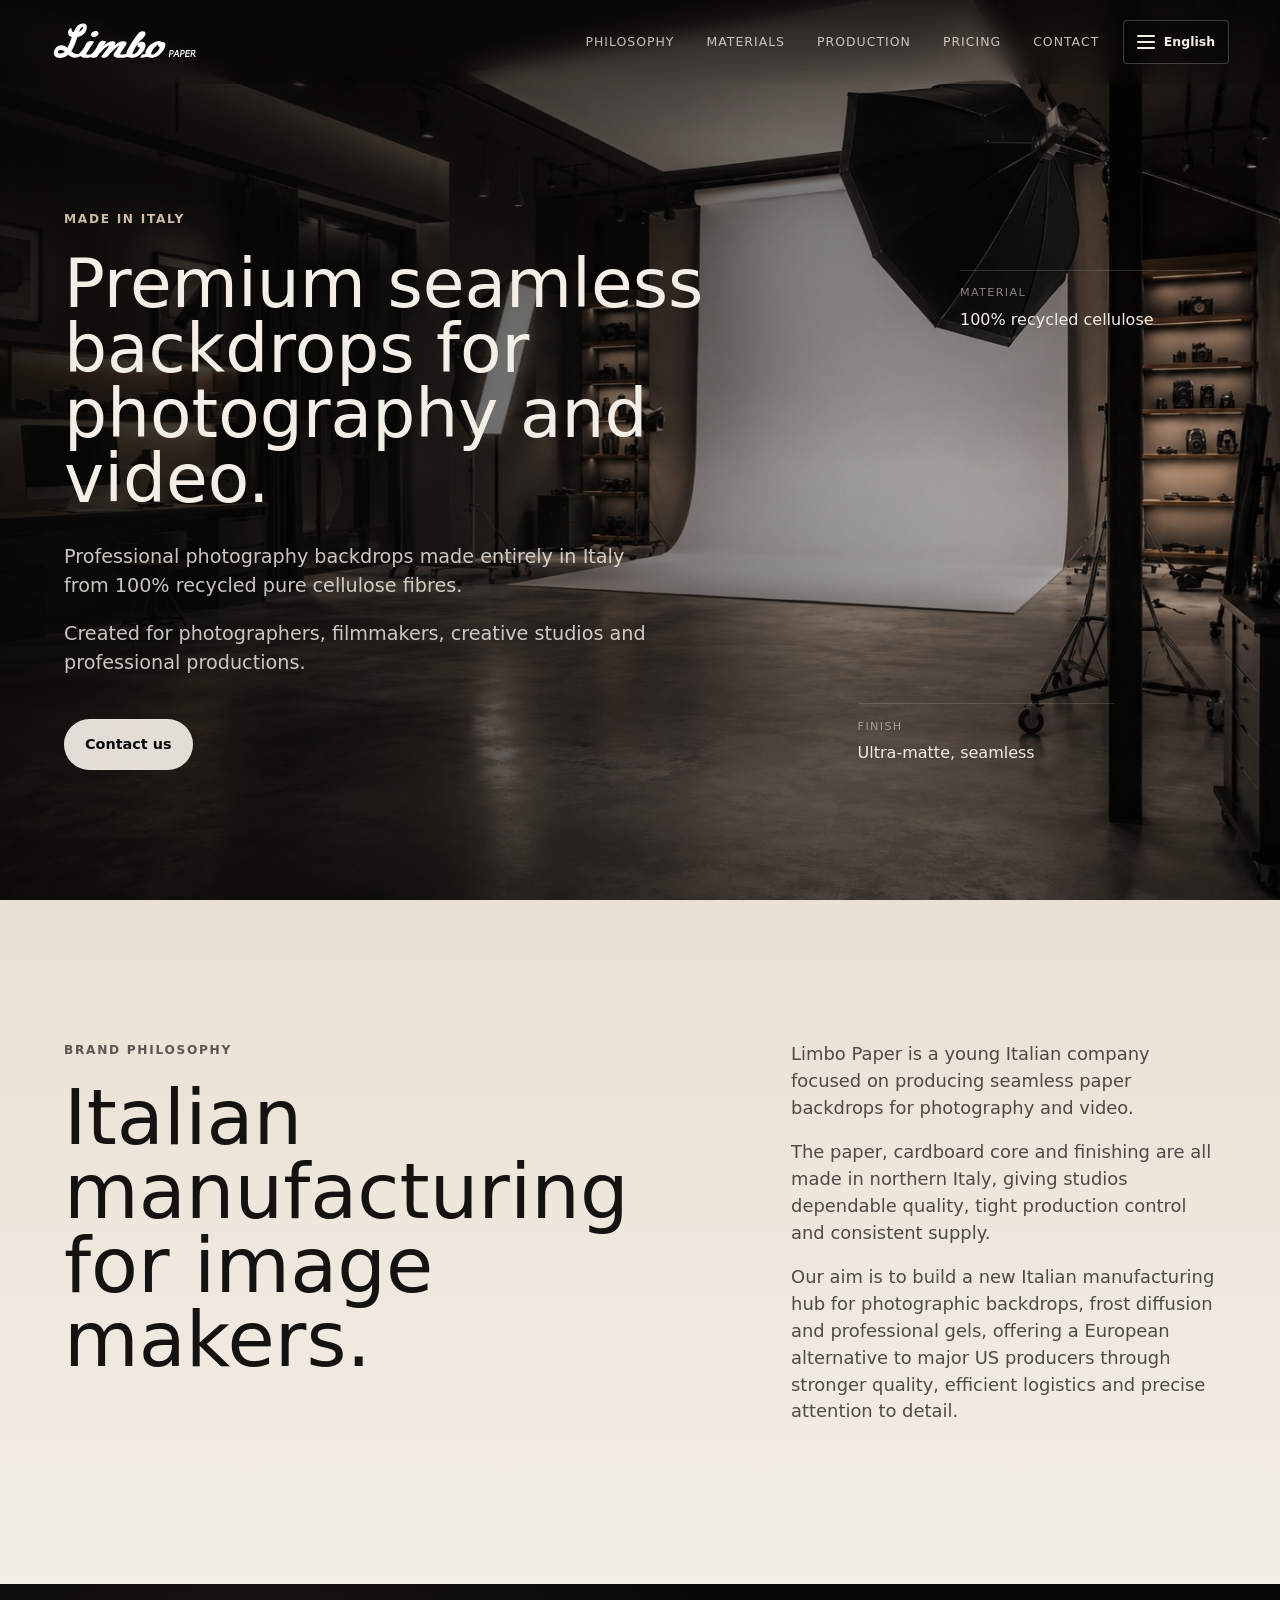
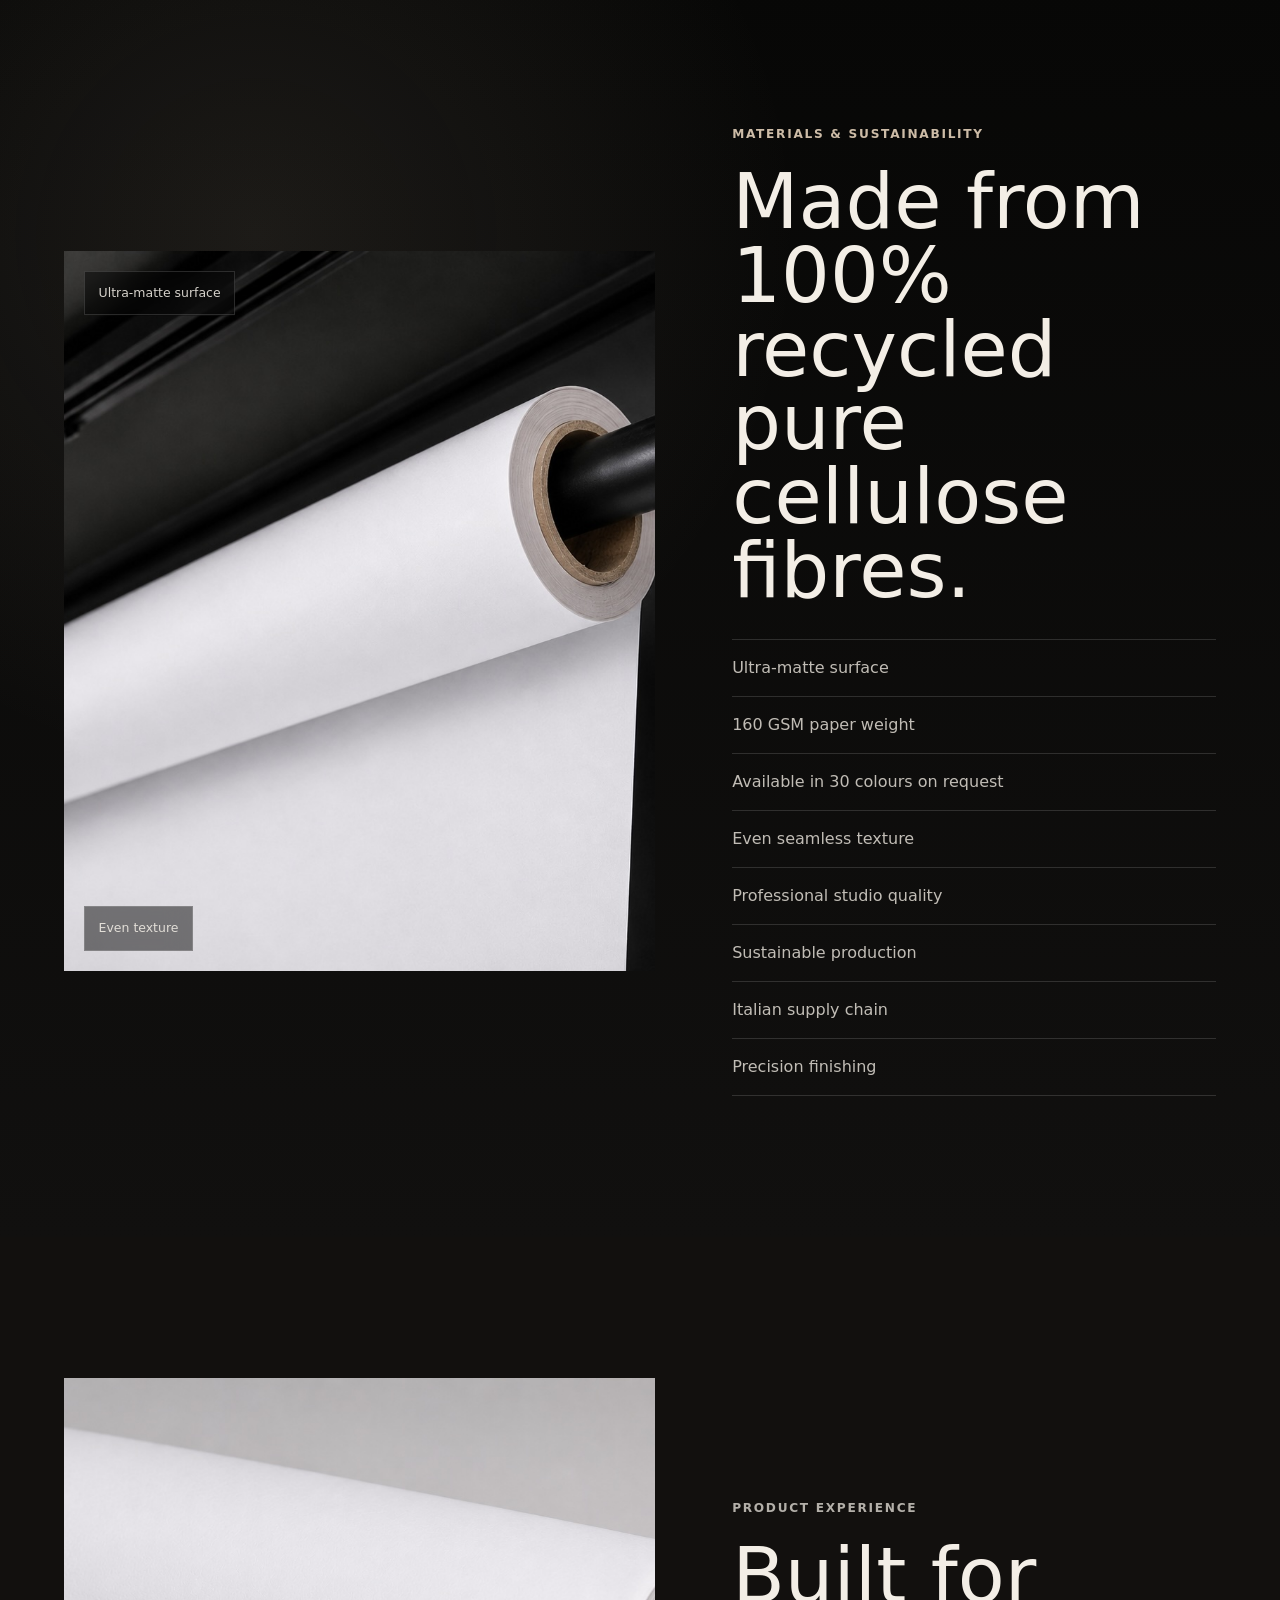
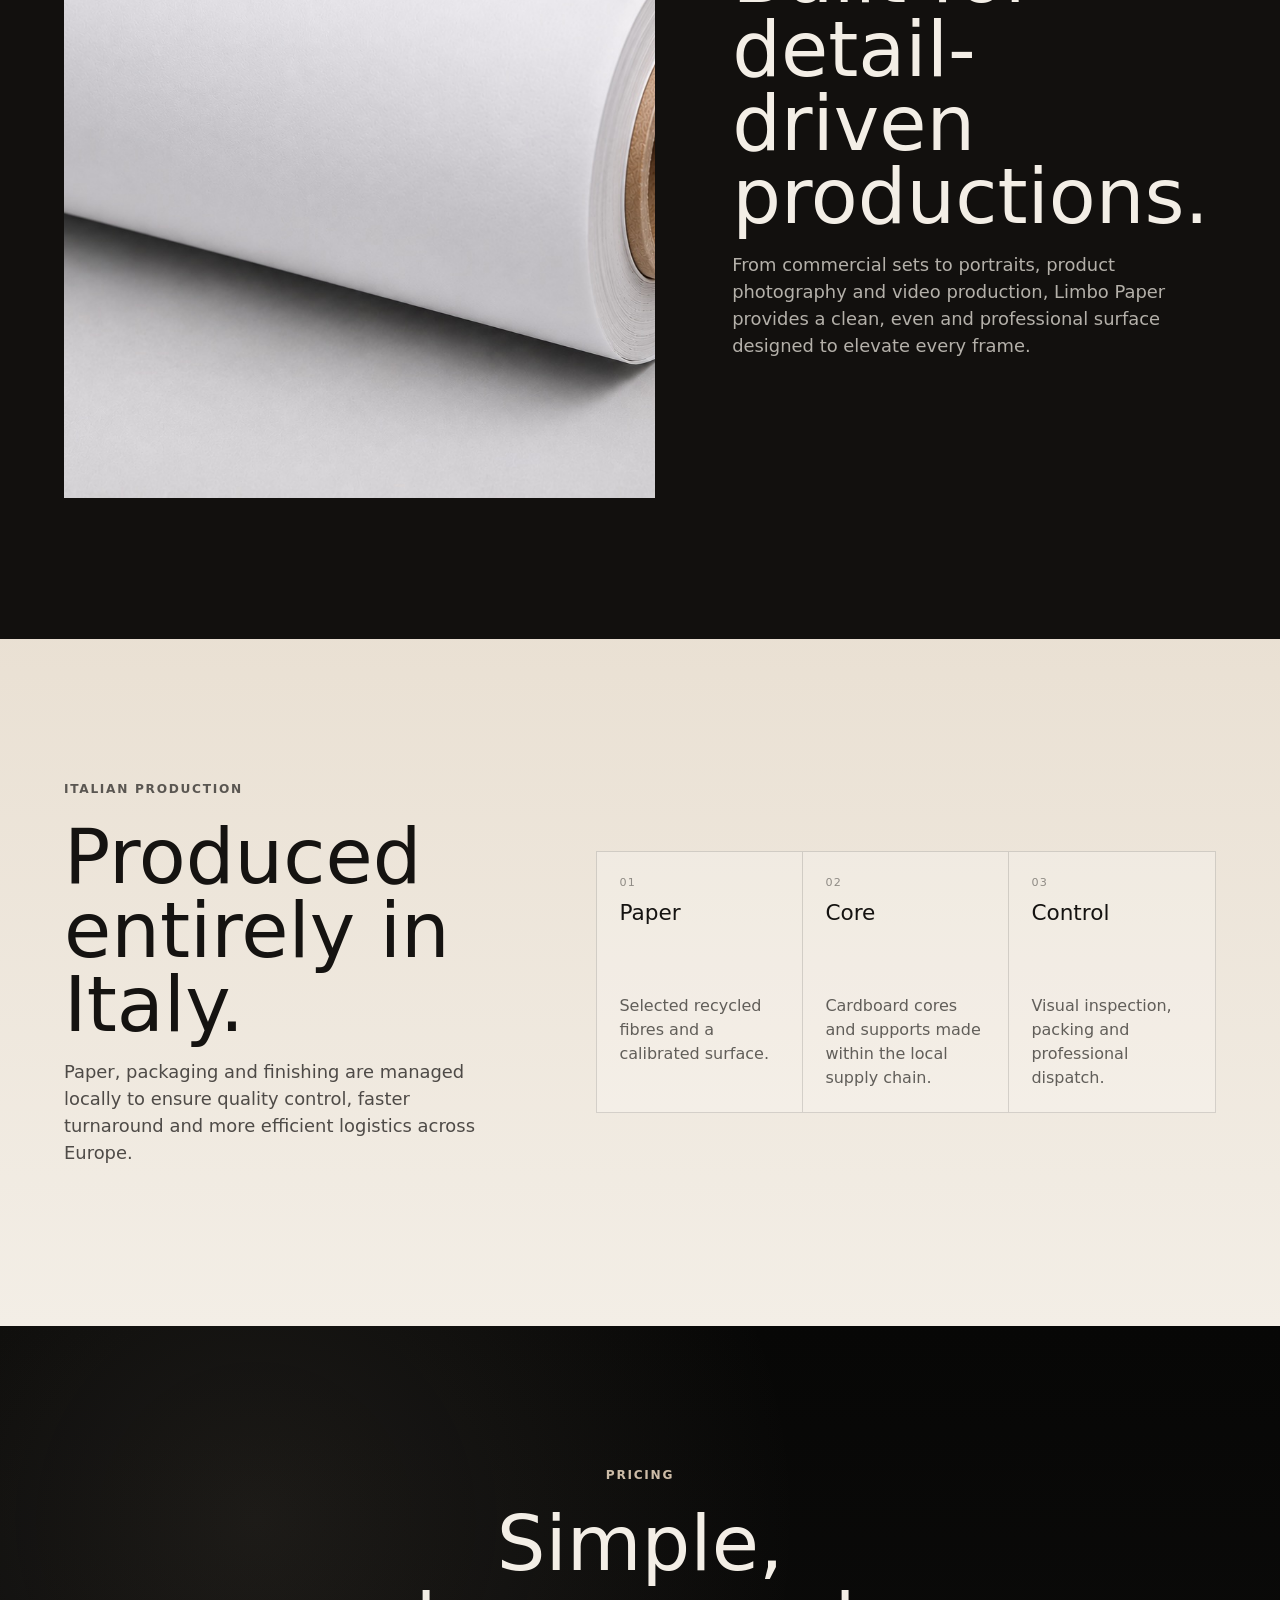
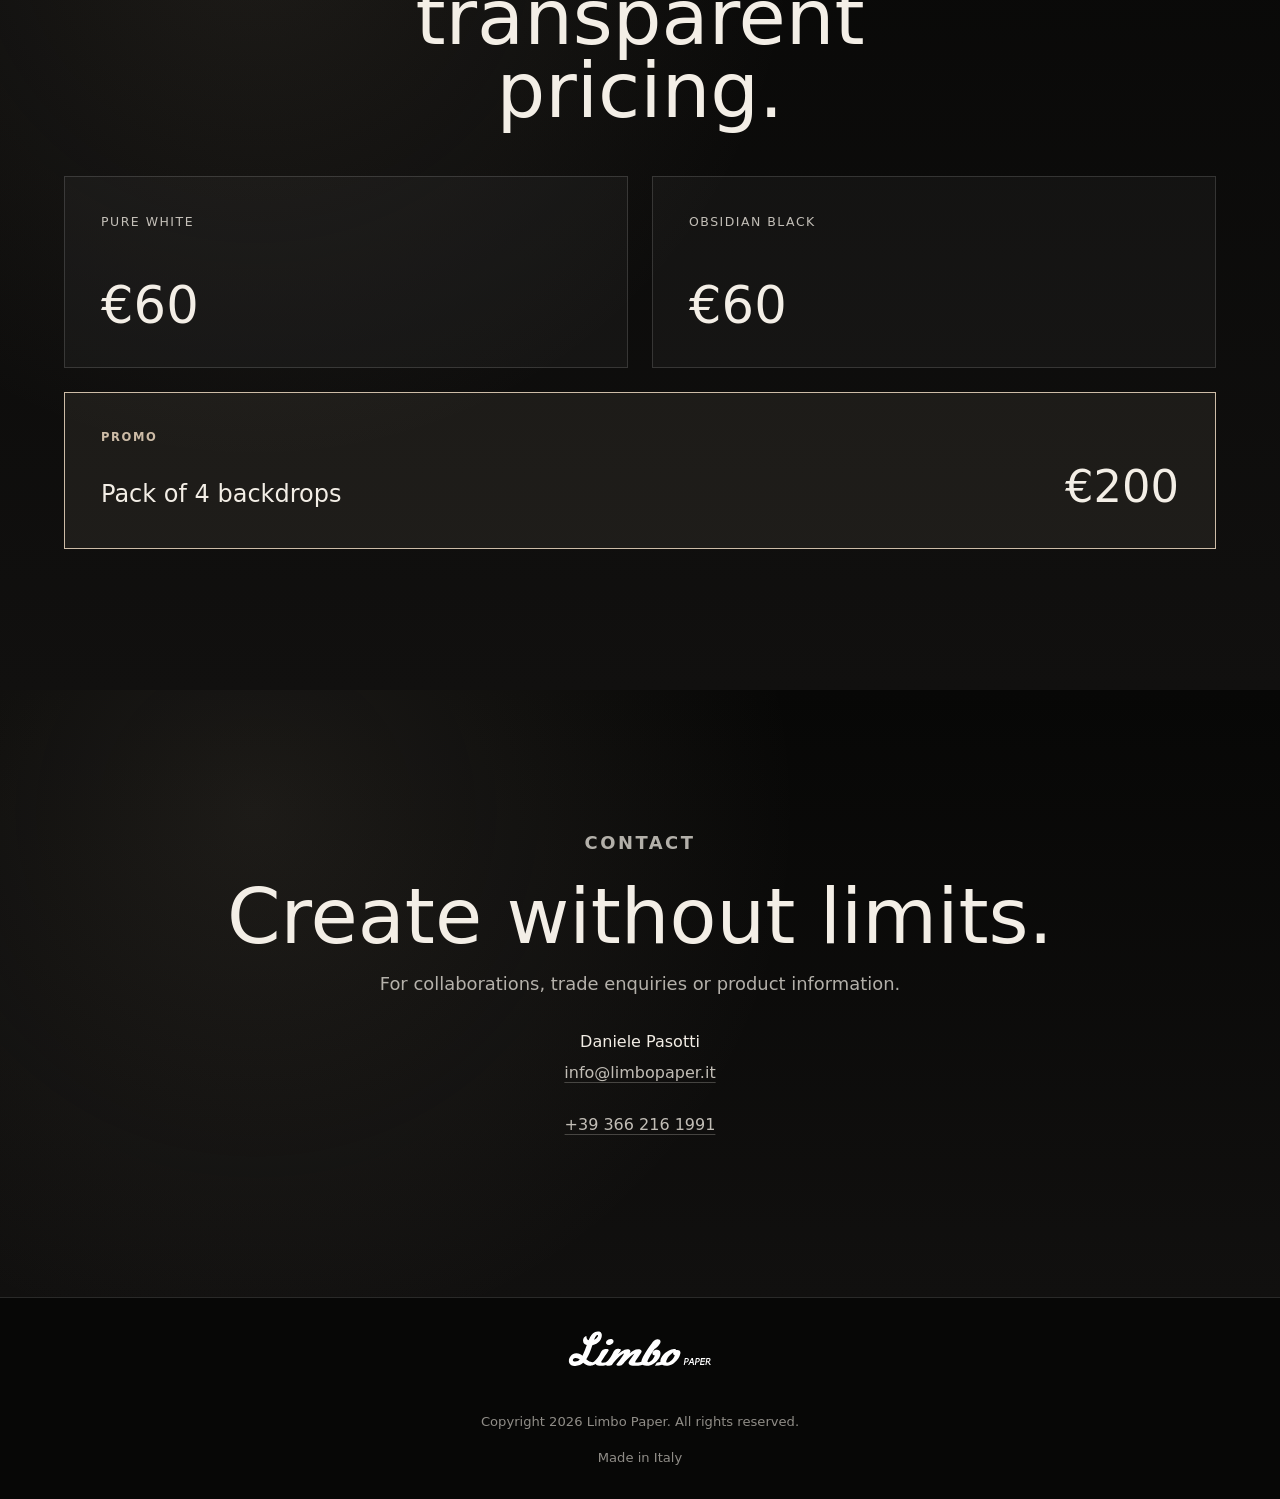
==== commit 58cb9709: "Update promotional product names across multiple languages in index.html and locales.js to reflect a" ====
--- a/en/index.html
+++ b/en/index.html
@@ -179,7 +179,7 @@
           </div>
           <div class="promo-card">
             <span class="promo-label">Promo</span>
-            <strong class="promo-name">Pack of 4 rolls of paper</strong>
+            <strong class="promo-name">Pack of 4 backdrops</strong>
             <span class="promo-value">€200</span>
           </div>
         </div>
